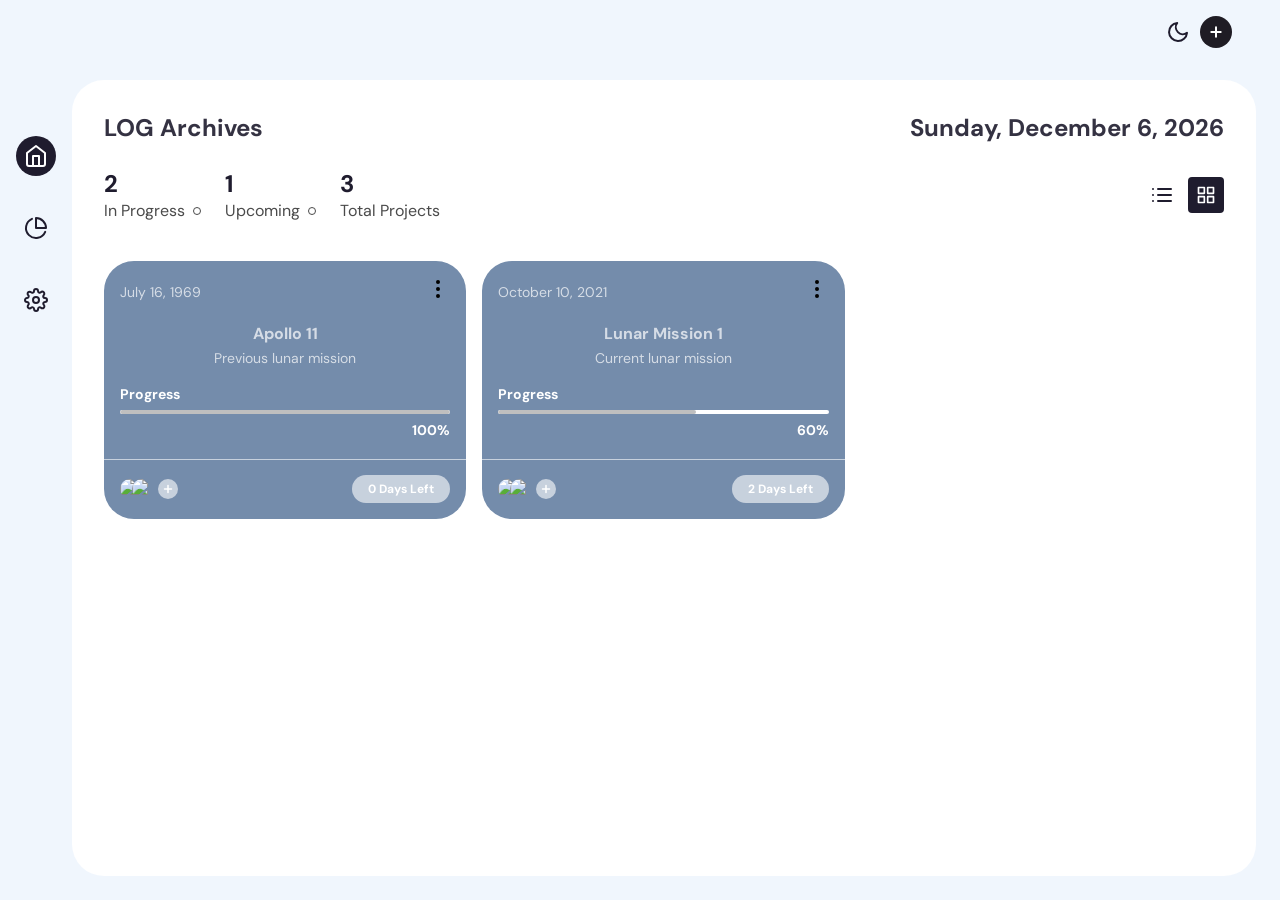
==== app/index.html @ 3e8c8aa8 "Add files via upload" ====
<!DOCTYPE html>
<html lang="en">

<head>
    <meta charset="UTF-8">
    <title>Lunarty Dashboard</title>
    <link rel="stylesheet" href="https://cdnjs.cloudflare.com/ajax/libs/normalize/5.0.0/normalize.min.css">
    <link rel="stylesheet" href="./dashboard.css">

</head>

<body>
    <div class="app-container">
        <div class="app-header">
            <div class="app-header-left">
              
               
                <div >
                    
                   
                        <defs></defs>
                     
                    </svg>
                </div>
            </div>
            <div class="app-header-right">
                <button class="mode-switch" title="Switch Theme">
                    <svg class="moon" fill="none" stroke="currentColor" stroke-linecap="round" stroke-linejoin="round"
                        stroke-width="2" width="24" height="24" viewBox="0 0 24 24">
                        <defs></defs>
                        <path d="M21 12.79A9 9 0 1111.21 3 7 7 0 0021 12.79z"></path>
                    </svg>
                </button>
                <button class="add-btn" title="Add New Project" onclick="trycard();">
                    <svg class="btn-icon" xmlns="http://www.w3.org/2000/svg" width="16" height="16" viewBox="0 0 24 24"
                        fill="none" stroke="currentColor" stroke-width="3" stroke-linecap="round"
                        stroke-linejoin="round" class="feather feather-plus">
                        <line x1="12" y1="5" x2="12" y2="19" />
                        <line x1="5" y1="12" x2="19" y2="12" />
                    </svg>
                </button>
                
                <button class="profile-btn">
                  
                </button>
            </div>
            <button class="messages-btn">
                <svg xmlns="http://www.w3.org/2000/svg" width="20" height="20" viewBox="0 0 24 24" fill="none"
                    stroke="currentColor" stroke-width="2" stroke-linecap="round" stroke-linejoin="round"
                    class="feather feather-message-circle">
                    <path
                        d="M21 11.5a8.38 8.38 0 0 1-.9 3.8 8.5 8.5 0 0 1-7.6 4.7 8.38 8.38 0 0 1-3.8-.9L3 21l1.9-5.7a8.38 8.38 0 0 1-.9-3.8 8.5 8.5 0 0 1 4.7-7.6 8.38 8.38 0 0 1 3.8-.9h.5a8.48 8.48 0 0 1 8 8v.5z" />
                </svg>
            </button>
        </div>
        <div class="app-content">
            <div class="app-sidebar">
                <a href="" class="app-sidebar-link active">
                    <svg xmlns="http://www.w3.org/2000/svg" width="24" height="24" viewBox="0 0 24 24" fill="none"
                        stroke="currentColor" stroke-width="2" stroke-linecap="round" stroke-linejoin="round"
                        class="feather feather-home">
                        <path d="M3 9l9-7 9 7v11a2 2 0 0 1-2 2H5a2 2 0 0 1-2-2z" />
                        <polyline points="9 22 9 12 15 12 15 22" />
                    </svg>
                </a>
                <a href="https://dominicwalterlof.github.io/Portal-Realtime/Timeline/" class="app-sidebar-link">
                                       <svg class="link-icon" xmlns="https://dominicwalterlof.github.io/Portal-Realtime/Timeline/" width="24" height="24" fill="none"
                        stroke="currentColor" stroke-linecap="round" stroke-linejoin="round" stroke-width="2"
                        class="feather feather-pie-chart" viewBox="0 0 24 24">
                        <a href="https://dominicwalterlof.github.io/Portal-Realtime/Timeline/">
                            
                        <defs />
                        <path d="M21.21 15.89A10 10 0 118 2.83M22 12A10 10 0 0012 2v10z" />
                    </a>
                    </svg>
                  
                </a><!---
                <a href="" class="app-sidebar-link">
                    <svg xmlns="http://www.w3.org/2000/svg" width="24" height="24" viewBox="0 0 24 24" fill="none"
                        stroke="currentColor" stroke-width="2" stroke-linecap="round" stroke-linejoin="round"
                        class="feather feather-calendar">
                        <rect x="3" y="4" width="18" height="18" rx="2" ry="2" />
                        <line x1="16" y1="2" x2="16" y2="6" />
                        <line x1="8" y1="2" x2="8" y2="6" />
                        <line x1="3" y1="10" x2="21" y2="10" />
                    </svg>
                </a>--->
                <a href="" class="app-sidebar-link" onclick="sig();"><!------------------------------------------------------------------------------------------------------>
                    <svg class="link-icon" xmlns="#" width="24" height="24" fill="none"
                        stroke="currentColor" stroke-linecap="round" stroke-linejoin="round" stroke-width="2"
                        class="feather feather-settings" viewBox="0 0 24 24">
                        <defs />
                        <circle cx="12" cy="12" r="3" />
                        <path
                            d="M19.4 15a1.65 1.65 0 00.33 1.82l.06.06a2 2 0 010 2.83 2 2 0 01-2.83 0l-.06-.06a1.65 1.65 0 00-1.82-.33 1.65 1.65 0 00-1 1.51V21a2 2 0 01-2 2 2 2 0 01-2-2v-.09A1.65 1.65 0 009 19.4a1.65 1.65 0 00-1.82.33l-.06.06a2 2 0 01-2.83 0 2 2 0 010-2.83l.06-.06a1.65 1.65 0 00.33-1.82 1.65 1.65 0 00-1.51-1H3a2 2 0 01-2-2 2 2 0 012-2h.09A1.65 1.65 0 004.6 9a1.65 1.65 0 00-.33-1.82l-.06-.06a2 2 0 010-2.83 2 2 0 012.83 0l.06.06a1.65 1.65 0 001.82.33H9a1.65 1.65 0 001-1.51V3a2 2 0 012-2 2 2 0 012 2v.09a1.65 1.65 0 001 1.51 1.65 1.65 0 001.82-.33l.06-.06a2 2 0 012.83 0 2 2 0 010 2.83l-.06.06a1.65 1.65 0 00-.33 1.82V9a1.65 1.65 0 001.51 1H21a2 2 0 012 2 2 2 0 01-2 2h-.09a1.65 1.65 0 00-1.51 1z" />
                    </svg>
                </a>
            </div>
            <div class="projects-section">
                <div class="projects-section-header">
                    <p>LOG Archives</p>
                    <p id="time">December, 12</p>
                </div>
                <div class="projects-section-line">
                    <div class="projects-status">
                        <div class="item-status">
                            <span class="status-number">2</span>
                            <span class="status-type">In Progress</span>
                        </div>
                        <div class="item-status">
                            <span class="status-number">1</span>
                            <span class="status-type">Upcoming</span>
                        </div>
                        <div class="item-status">
                            <span class="status-number">3</span>
                            <span class="status-type">Total Projects</span>
                        </div>
                    </div>
                    <div class="view-actions">
                        <button class="view-btn list-view" title="List View">
                            <svg xmlns="http://www.w3.org/2000/svg" width="24" height="24" viewBox="0 0 24 24"
                                fill="none" stroke="currentColor" stroke-width="2" stroke-linecap="round"
                                stroke-linejoin="round" class="feather feather-list">
                                <line x1="8" y1="6" x2="21" y2="6" />
                                <line x1="8" y1="12" x2="21" y2="12" />
                                <line x1="8" y1="18" x2="21" y2="18" />
                                <line x1="3" y1="6" x2="3.01" y2="6" />
                                <line x1="3" y1="12" x2="3.01" y2="12" />
                                <line x1="3" y1="18" x2="3.01" y2="18" />
                            </svg>
                        </button>
                        <button class="view-btn grid-view active" title="Grid View">
                            <svg xmlns="http://www.w3.org/2000/svg" width="20" height="20" viewBox="0 0 24 24"
                                fill="none" stroke="currentColor" stroke-width="2" stroke-linecap="round"
                                stroke-linejoin="round" class="feather feather-grid">
                                <rect x="3" y="3" width="7" height="7" />
                                <rect x="14" y="3" width="7" height="7" />
                                <rect x="14" y="14" width="7" height="7" />
                                <rect x="3" y="14" width="7" height="7" />
                            </svg>
                        </button>
                    </div>
                </div>
                <div class="project-boxes jsGridView" id="loglogs">


                    
                    <div class="project-box-wrapper" onclick="location.replace('https://dominicwalterlof.github.io/Portal-Realtime/archive/static');">
                        <div class="project-box" style="background-color: #748cab;">
                            <div class="project-box-header">
                                <span>July 16, 1969</span>
                                <div class="more-wrapper">
                                    <button class="project-btn-more">
                                        <svg xmlns="http://www.w3.org/2000/svg" width="24" height="24"
                                            viewBox="0 0 24 24" fill="none" stroke="currentColor" stroke-width="2"
                                            stroke-linecap="round" stroke-linejoin="round"
                                            class="feather feather-more-vertical">
                                            <circle cx="12" cy="12" r="1" />
                                            <circle cx="12" cy="5" r="1" />
                                            <circle cx="12" cy="19" r="1" />
                                        </svg>
                                    </button>
                                </div>
                            </div>
                            
                            <div class="project-box-content-header">
                                <p class="box-content-header">Apollo 11</p>
                                <p class="box-content-subheader">Previous lunar mission </p>
                            </div>
                            <div class="box-progress-wrapper">
                                <p class="box-progress-header">Progress</p>
                                <div class="box-progress-bar">
                                    <span class="box-progress" style="width: 100%;"></span>
                                </div>
                                <p class="box-progress-percentage">100%</p>
                                <br>
                            </div>
                            <div class="project-box-footer">
                                <div class="participants">
                                    <img src="https://images.unsplash.com/photo-1438761681033-6461ffad8d80?ixid=MXwxMjA3fDB8MHxwaG90by1wYWdlfHx8fGVufDB8fHw%3D&ixlib=rb-1.2.1&auto=format&fit=crop&w=2550&q=80"
                                        alt="participant">
                                    <img src="https://images.unsplash.com/photo-1503023345310-bd7c1de61c7d?ixid=MXwxMjA3fDB8MHxzZWFyY2h8MTB8fG1hbnxlbnwwfHwwfA%3D%3D&ixlib=rb-1.2.1&auto=format&fit=crop&w=900&q=60"
                                        alt="participant">
                                    <button class="add-participant" style="color: #fff;">
                                        <svg xmlns="http://www.w3.org/2000/svg" width="12" height="12"
                                            viewBox="0 0 24 24" fill="none" stroke="currentColor" stroke-width="3"
                                            stroke-linecap="round" stroke-linejoin="round" class="feather feather-plus">
                                            <path d="M12 5v14M5 12h14" />
                                        </svg>
                                    </button>
                                </div>
                                <div class="days-left" style="color: #fff;">
                                    0 Days Left
                                </div>
                            </div>
                        </div>
                    </div>

                    <div class="project-box-wrapper" onclick="location.replace('https://dominicwalterlof.github.io/Portal-Realtime/Demotimeline/');">
                        <div class="project-box" style="background-color: #748cab;">
                            <div class="project-box-header">
                                <span>October 10, 2021</span>
                                <div class="more-wrapper">
                                    <button class="project-btn-more">
                                        <svg xmlns="http://www.w3.org/2000/svg" width="24" height="24"
                                            viewBox="0 0 24 24" fill="none" stroke="currentColor" stroke-width="2"
                                            stroke-linecap="round" stroke-linejoin="round"
                                            class="feather feather-more-vertical">
                                            <circle cx="12" cy="12" r="1" />
                                            <circle cx="12" cy="5" r="1" />
                                            <circle cx="12" cy="19" r="1" />
                                        </svg>
                                    </button>
                                </div>
                            </div>

                            <div class="project-box-content-header">
                                <p class="box-content-header">Lunar Mission 1</p>
                                <p class="box-content-subheader">Current lunar mission </p>
                            </div>
                            <div class="box-progress-wrapper">
                                <p class="box-progress-header">Progress</p>
                                <div class="box-progress-bar">
                                    <span class="box-progress"></span>
                                </div>
                                <p class="box-progress-percentage">60%</p>
                                <br>
                            </div>
                            <div class="project-box-footer">
                                <div class="participants">
                                    <img src="https://images.unsplash.com/photo-1438761681033-6461ffad8d80?ixid=MXwxMjA3fDB8MHxwaG90by1wYWdlfHx8fGVufDB8fHw%3D&ixlib=rb-1.2.1&auto=format&fit=crop&w=2550&q=80"
                                        alt="participant">
                                    <img src="https://images.unsplash.com/photo-1503023345310-bd7c1de61c7d?ixid=MXwxMjA3fDB8MHxzZWFyY2h8MTB8fG1hbnxlbnwwfHwwfA%3D%3D&ixlib=rb-1.2.1&auto=format&fit=crop&w=900&q=60"
                                        alt="participant">
                                    <button class="add-participant" style="color: #fff;">
                                        <svg xmlns="http://www.w3.org/2000/svg" width="12" height="12"
                                            viewBox="0 0 24 24" fill="none" stroke="currentColor" stroke-width="3"
                                            stroke-linecap="round" stroke-linejoin="round" class="feather feather-plus">
                                            <path d="M12 5v14M5 12h14" />
                                        </svg>
                                    </button>
                                </div>
                                <div class="days-left" style="color: #fff;">
                                    2 Days Left
                                </div>
                            </div>
                        </div>
                    </div>


                  
                </div>
            </div>
            <div >
                
                <!--<div class="projects-section-header">
                    <p>News and Updates</p>
                </div>
                <div class="messages">
                    <div class="message-box">
                        <img src="https://icon-library.com/images/icon-earth/icon-earth-14.jpg"
                            alt="profile image">
                        <div class="message-content">
                            <div class="message-header">
                                <div class="name">3:56 p.m.</div>
                                <div class="star-checkbox">
                                    <input type="checkbox" id="star-4">
                                    <label for="star-4">
                                        <svg xmlns="http://www.w3.org/2000/svg" width="20" height="20"
                                            viewBox="0 0 24 24" fill="none" stroke="currentColor" stroke-width="2"
                                            stroke-linecap="round" stroke-linejoin="round" class="feather feather-star">
                                            <polygon
                                                points="12 2 15.09 8.26 22 9.27 17 14.14 18.18 21.02 12 17.77 5.82 21.02 7 14.14 2 9.27 8.91 8.26 12 2" />
                                        </svg>
                                    </label>
                                </div>
                            </div>
                            <p class="message-line">
                                Spacecraft passes midway point of journey homeward, 101,000 nautical miles from splashdown .
                            </p>
                            <p class="message-line time">
                                Dec, 11
                            </p>
                        </div>
                    </div>
                    <div class="message-box">
                        <img src="https://icon-library.com/images/icon-earth/icon-earth-14.jpg"
                            alt="profile image">
                        <div class="message-content">
                            <div class="message-header">
                                <div class="name">3:55 p.m.</div>
                                <div class="star-checkbox">
                                    <input type="checkbox" id="star-1">
                                    <label for="star-1">
                                        <svg xmlns="http://www.w3.org/2000/svg" width="20" height="20"
                                            viewBox="0 0 24 24" fill="none" stroke="currentColor" stroke-width="2"
                                            stroke-linecap="round" stroke-linejoin="round" class="feather feather-star">
                                            <polygon
                                                points="12 2 15.09 8.26 22 9.27 17 14.14 18.18 21.02 12 17.77 5.82 21.02 7 14.14 2 9.27 8.91 8.26 12 2" />
                                        </svg>
                                    </label>
                                </div>
                            </div>
                            <p class="message-line">
                                The command module arrives on board the Hornet after traveling 952,700 nautical miles since July 16.
                            </p>
                            <p class="message-line time">
                                Dec, 12
                            </p>
                        </div>
                    </div>
                    <div class="message-box">
                        <img src="https://freedesignfile.com/upload/2017/08/spaceship-icon-vector.png"
                            alt="profile image">
                        <div class="message-content">
                            <div class="message-header">
                                <div class="name">12:35 p.m</div>
                                <div class="star-checkbox">
                                    <input type="checkbox" id="star-2">
                                    <label for="star-2">
                                        <svg xmlns="http://www.w3.org/2000/svg" width="20" height="20"
                                            viewBox="0 0 24 24" fill="none" stroke="currentColor" stroke-width="2"
                                            stroke-linecap="round" stroke-linejoin="round" class="feather feather-star">
                                            <polygon
                                                points="12 2 15.09 8.26 22 9.27 17 14.14 18.18 21.02 12 17.77 5.82 21.02 7 14.14 2 9.27 8.91 8.26 12 2" />
                                        </svg>
                                    </label>
                                </div>
                            </div>
                            <p class="message-line">
                                Command module re-enters the Earth's atmosphere.
                            </p>
                            <p class="message-line time">
                                Dec, 12
                            </p>
                        </div>
                    </div>
                    <div class="message-box">
                        <img src="https://freedesignfile.com/upload/2017/08/spaceship-icon-vector.png"
                            alt="profile image">
                        <div class="message-content">
                            <div class="message-header">
                                <div class="name">12:21 p.m.</div>
                                <div class="star-checkbox">
                                    <input type="checkbox" id="star-3">
                                    <label for="star-3">
                                        <svg xmlns="http://www.w3.org/2000/svg" width="20" height="20"
                                            viewBox="0 0 24 24" fill="none" stroke="currentColor" stroke-width="2"
                                            stroke-linecap="round" stroke-linejoin="round" class="feather feather-star">
                                            <polygon
                                                points="12 2 15.09 8.26 22 9.27 17 14.14 18.18 21.02 12 17.77 5.82 21.02 7 14.14 2 9.27 8.91 8.26 12 2" />
                                        </svg>
                                    </label>
                                </div>
                            </div>
                            <p class="message-line">
                                Command and service modules are separated.
                            </p>
                            <p class="message-line time">
                                Dec, 12
                            </p>
                        </div>
                    </div>-->
                    
                </div>
            </div>
        </div>
    </div>
    <script src="./dashboard.js"></script>
    <script src="https://www.gstatic.com/firebasejs/8.10.0/firebase-app.js"></script>
    <script src="https://www.gstatic.com/firebasejs/8.10.0/firebase-auth.js"></script>
    <script src="https://www.gstatic.com/firebasejs/8.10.0/firebase-analytics.js"></script>
    <script src="https://www.gstatic.com/firebasejs/8.10.0/firebase-database.js"></script>
    <script src='https://cdnjs.cloudflare.com/ajax/libs/jquery/2.1.3/jquery.min.js'></script>
    <script>
        
 var firebaseConfig = {
            apiKey: "AIzaSyCNsNa2W1Xpp1arD_KQldqEpOPCP51pkDU",
            authDomain: "portal-realtime.firebaseapp.com",
            projectId: "portal-realtime",
            storageBucket: "portal-realtime.appspot.com",
            messagingSenderId: "385255785015",
            appId: "1:385255785015:web:6ee27cb5970f49af05b5b2",
            measurementId: "G-NFTMTJZND7"
        };



        firebase.initializeApp(firebaseConfig);

        firebase.analytics();


        function sig() {
            console.log("Started");
            googleSignInPopup();
            console.log("Success");
        }

        var userdata;

        firebase.auth().onAuthStateChanged((user) => {
            if (user) {
                console.log(firebase.auth().currentUser);
                console.log("changed");
                userdata = user;
            } else {

            }
        });

        var provider1 = new firebase.auth.GoogleAuthProvider();

        var credential;

        function googleSignInPopup() {

            var provider1 = new firebase.auth.GoogleAuthProvider();
            console.log("here");
            firebase.auth().signInWithPopup(provider1).then((result) => {
                credential = result.credential;
                console.log(credential[photoURL]);
                console.log("suc");
                var token = credential.accessToken;
                var user = result.user;
                console.log("loggedin");



            }).catch((error) => {
                var errorCode = error.code;
                var errorMessage = error.message;

                var email = error.email;

                var credential = error.credential;

            });
        }
    </script>
</body>

</html>
---- app/dashboard.css ----
@charset "UTF-8";
@import url("https://fonts.googleapis.com/css?family=DM+Sans:400,500,700&display=swap");
* {
  box-sizing: border-box;
}

:root {
  --app-container: #f0f6fd;
  --main-color: #1f1c2e;
  --secondary-color: #4A4A4A;
  --link-color: #1f1c2e;
  --link-color-hover: #c3cff4;
  --link-color-active: #fff;
  --link-color-active-bg: #1f1c2e;
  --projects-section: #fff;
  --message-box-hover: #fafcff;
  --message-box-border: #e9ebf0;
  --more-list-bg: #fff;
  --more-list-bg-hover: #f6fbff;
  --more-list-shadow: rgba(209, 209, 209, 0.4);
  --button-bg: #1f1c24;
  --search-area-bg: #fff;
  --star: #1ff1c2e;
  --message-btn: #fff;
}

.dark:root {
  --app-container: #1f1d2b;
  --app-container: #111827;
  --main-color: #fff;
  --secondary-color: rgba(255,255,255,.8);
  --projects-section: #1f2937;
  --link-color: rgba(255,255,255,.8);
  --link-color-hover: rgba(195, 207, 244, 0.1);
  --link-color-active-bg: rgba(195, 207, 244, 0.2);
  --button-bg: #1f2937;
  --search-area-bg: #1f2937;
  --message-box-hover: #243244;
  --message-box-border: rgba(255,255,255,.1);
  --star: #ffd92c;
  --light-font: rgba(255,255,255,.8);
  --more-list-bg: #2f3142;
  --more-list-bg-hover: rgba(195, 207, 244, 0.1);
  --more-list-shadow: rgba(195, 207, 244, 0.1);
  --message-btn: rgba(195, 207, 244, 0.1);
}

html, body {
  width: 100%;
  height: 100vh;
  margin: 0;
}

body {
  font-family: "DM Sans", sans-serif;
  overflow: hidden;
  display: flex;
  justify-content: center;
  background-color: var(--app-container);
}

button, a {
  cursor: pointer;
}

.app-container {
  width: 100%;
  display: flex;
  flex-direction: column;
  height: 100%;
  background-color: var(--app-container);
  transition: 0.2s;
  max-width: 1800px;
}
.app-container button, .app-container input, .app-container optgroup, .app-container select, .app-container textarea {
  font-family: "DM Sans", sans-serif;
}
.app-content {
  display: flex;
  height: 100%;
  overflow: hidden;
  padding: 16px 24px 24px 0;
}
.app-header {
  display: flex;
  justify-content: space-between;
  align-items: center;
  width: 100%;
  padding: 16px 24px;
  position: relative;
}
.app-header-left, .app-header-right {
  display: flex;
  align-items: center;
}
.app-header-left {
  flex-grow: 1;
}
.app-header-right button {
  margin-left: 10px;
}
.app-icon {
  width: 26px;
  height: 2px;
  border-radius: 4px;
  background-color: var(--main-color);
  position: relative;
}
.app-icon:before, .app-icon:after {
  content: "";
  position: absolute;
  width: 12px;
  height: 2px;
  border-radius: 4px;
  background-color: var(--main-color);
  left: 50%;
  transform: translatex(-50%);
}
.app-icon:before {
  top: -6px;
}
.app-icon:after {
  bottom: -6px;
}
.app-name {
  color: var(--main-color);
  margin: 0;
  font-size: 20px;
  line-height: 24px;
  font-weight: 700;
  margin: 0 32px;
}

.mode-switch {
  background-color: transparent;
  border: none;
  padding: 0;
  color: var(--main-color);
  display: flex;
  justify-content: center;
  align-items: center;
}

.search-wrapper {
  border-radius: 20px;
  background-color: var(--search-area-bg);
  padding-right: 12px;
  height: 40px;
  display: flex;
  justify-content: space-between;
  align-items: center;
  width: 100%;
  max-width: 480px;
  color: var(--light-font);
  box-shadow: 0 2px 6px 0 rgba(136, 148, 171, 0.2), 0 24px 20px -24px rgba(71, 82, 107, 0.1);
  overflow: hidden;
}
.dark .search-wrapper {
  box-shadow: none;
}

.search-input {
  border: none;
  flex: 1;
  outline: none;
  height: 100%;
  padding: 0 20px;
  font-size: 16px;
  background-color: var(--search-area-bg);
  color: var(--main-color);
}
.search-input:placeholder {
  color: var(--main-color);
  opacity: 0.6;
}

.add-btn {
  color: #fff;
  background-color: var(--button-bg);
  padding: 0;
  border: 0;
  border-radius: 50%;
  width: 32px;
  height: 32px;
  display: flex;
  align-items: center;
  justify-content: center;
}

.notification-btn {
  color: var(--main-color);
  padding: 0;
  border: 0;
  background-color: transparent;
  height: 32px;
  display: flex;
  justify-content: center;
  align-items: center;
}

.profile-btn {
  padding: 0;
  border: 0;
  background-color: transparent;
  display: flex;
  align-items: center;
  padding-left: 12px;
  border-left: 2px solid #ddd;
}
.profile-btn img {
  width: 32px;
  height: 32px;
  -o-object-fit: cover;
     object-fit: cover;
  border-radius: 50%;
  margin-right: 4px;
}
.profile-btn span {
  color: var(--main-color);
  font-size: 16px;
  line-height: 24px;
  font-weight: 700;
}

.page-content  {
  flex: 1;
  width: 100%;
}

.app-sidebar {
  padding: 40px 16px;
  display: flex;
  flex-direction: column;
  align-items: center;
}
.app-sidebar-link {
  color: var(--main-color);
  color: var(--link-color);
  margin: 16px 0;
  transition: 0.2s;
  border-radius: 50%;
  flex-shrink: 0;
  width: 40px;
  height: 40px;
  display: flex;
  justify-content: center;
  align-items: center;
}
.app-sidebar-link:hover {
  background-color: var(--link-color-hover);
  color: var(--link-color-active);
}
.app-sidebar-link.active {
  background-color: var(--link-color-active-bg);
  color: var(--link-color-active);
}

.projects-section {
  flex: 2;
  background-color: var(--projects-section);
  border-radius: 32px;
  padding: 32px 32px 0 32px;
  overflow: hidden;
  height: 100%;
  display: flex;
  flex-direction: column;
}
.projects-section-line {
  display: flex;
  justify-content: space-between;
  align-items: center;
  padding-bottom: 32px;
}
.projects-section-header {
  display: flex;
  justify-content: space-between;
  align-items: center;
  margin-bottom: 24px;
  color: var(--main-color);
}
.projects-section-header p {
  font-size: 24px;
  line-height: 32px;
  font-weight: 700;
  opacity: 0.9;
  margin: 0;
  color: var(--main-color);
}
.projects-section-header .time {
  font-size: 20px;
}

.projects-status {
  display: flex;
}

.item-status {
  display: flex;
  flex-direction: column;
  margin-right: 16px;
}
.item-status:not(:last-child) .status-type:after {
  content: "";
  position: absolute;
  right: 8px;
  top: 50%;
  transform: translatey(-50%);
  width: 6px;
  height: 6px;
  border-radius: 50%;
  border: 1px solid var(--secondary-color);
}

.status-number {
  font-size: 24px;
  line-height: 32px;
  font-weight: 700;
  color: var(--main-color);
}

.status-type {
  position: relative;
  padding-right: 24px;
  color: var(--secondary-color);
}

.view-actions {
  display: flex;
  align-items: center;
}

.view-btn {
  width: 36px;
  height: 36px;
  display: flex;
  justify-content: center;
  align-items: center;
  padding: 6px;
  border-radius: 4px;
  background-color: transparent;
  border: none;
  color: var(--main-color);
  margin-left: 8px;
  transition: 0.2s;
}
.view-btn.active {
  background-color: var(--link-color-active-bg);
  color: var(--link-color-active);
}
.view-btn:not(.active):hover {
  background-color: var(--link-color-hover);
  color: var(--link-color-active);
}

.messages-section {
  flex-shrink: 0;
  padding-bottom: 32px;
  background-color: var(--projects-section);
  margin-left: 24px;
  flex: 1;
  width: 100%;
  border-radius: 30px;
  position: relative;
  overflow: auto;
  transition: all 300ms cubic-bezier(0.19, 1, 0.56, 1);
}
.messages-section .messages-close {
  position: absolute;
  top: 12px;
  right: 12px;
  z-index: 3;
  border: none;
  background-color: transparent;
  color: var(--main-color);
  display: none;
}
.messages-section.show {
  transform: translateX(0);
  opacity: 1;
  margin-left: 0;
}
.messages-section .projects-section-header {
  position: sticky;
  top: 0;
  z-index: 1;
  padding: 32px 24px 0 24px;
  background-color: var(--projects-section);
}

.message-box {
  border-top: 1px solid var(--message-box-border);
  padding: 16px;
  display: flex;
  align-items: flex-start;
  width: 100%;
}
.message-box:hover {
  background-color: var(--message-box-hover);
  border-top-color: var(--link-color-hover);
}
.message-box:hover + .message-box {
  border-top-color: var(--link-color-hover);
}
.message-box img {
  border-radius: 50%;
  -o-object-fit: cover;
     object-fit: cover;
  width: 40px;
  height: 40px;
}

.message-header {
  display: flex;
  align-items: center;
  justify-content: space-between;
  width: 100%;
}
.message-header .name {
  font-size: 16px;
  line-height: 24px;
  font-weight: 700;
  color: var(--main-color);
  margin: 0;
}

.message-content {
  padding-left: 16px;
  width: 100%;
}

.star-checkbox input {
  opacity: 0;
  position: absolute;
  width: 0;
  height: 0;
}
.star-checkbox label {
  width: 24px;
  height: 24px;
  display: flex;
  justify-content: center;
  align-items: center;
  cursor: pointer;
}
.dark .star-checkbox {
  color: var(--secondary-color);
}
.dark .star-checkbox input:checked + label {
  color: var(--star);
}
.star-checkbox input:checked + label svg {
  fill: var(--star);
  transition: 0.2s;
}

.message-line {
  font-size: 14px;
  line-height: 20px;
  margin: 8px 0;
  color: var(--secondary-color);
  opacity: 0.7;
}
.message-line.time {
  text-align: right;
  margin-bottom: 0;
}

.project-boxes {
  margin: 0 -8px;
  overflow-y: auto;
}
.project-boxes::-webkit-scrollbar {
  display: none;
}

.messages-section::-webkit-scrollbar {
  display: none;
}

.project-boxes.jsGridView {
  display: flex;
  flex-wrap: wrap;
}
.project-boxes.jsGridView .project-box-wrapper {
  width: 33.3%;
}
.project-boxes.jsListView .project-box {
  display: flex;
  border-radius: 10px;
  position: relative;
}
.project-boxes.jsListView .project-box > * {
  margin-right: 24px;
}
.project-boxes.jsListView .more-wrapper {
  position: absolute;
  right: 16px;
  top: 16px;
}
.project-boxes.jsListView .project-box-content-header {
  order: 1;
  max-width: 120px;
}
.project-boxes.jsListView .project-box-header {
  order: 2;
}
.project-boxes.jsListView .project-box-footer {
  order: 3;
  padding-top: 0;
  flex-direction: column;
  justify-content: flex-start;
}
.project-boxes.jsListView .project-box-footer:after {
  display: none;
}
.project-boxes.jsListView .participants {
  margin-bottom: 8px;
}
.project-boxes.jsListView .project-box-content-header p {
  text-align: left;
  overflow: hidden;
  white-space: nowrap;
  text-overflow: ellipsis;
}
.project-boxes.jsListView .project-box-header > span {
  position: absolute;
  bottom: 16px;
  left: 16px;
  font-size: 12px;
}
.project-boxes.jsListView .box-progress-wrapper {
  order: 3;
  flex: 1;
}

.project-box {
  --main-color-card: #dbf6fd;
  border-radius: 30px;
  padding: 16px;
  background-color: var(--main-color-card);
}
.project-box-header {
  display: flex;
  align-items: center;
  justify-content: space-between;
  margin-bottom: 16px;
  color: var(--main-color);
}
.project-box-header span {
  color: #ffffff;
  opacity: 0.7;
  font-size: 14px;
  line-height: 16px;
}
.project-box-content-header {
  text-align: center;
  margin-bottom: 16px;
}
.project-box-content-header p {
  margin: 0;
}
.project-box-wrapper {
  padding: 8px;
  transition: 0.2s;
  color:white;
}

.project-btn-more {
  padding: 0;
  height: 14px;
  width: 24px;
  height: 24px;
  position: relative;
  background-color: transparent;
  border: none;
  flex-shrink: 0;
  /*&:after, &:before {
    content: '';
    position: absolute;
    width: 6px;
    height: 6px;
    border-radius: 50%;
    background-color: var(--main-color);
    opacity: .8;
    left: 50%;
    transform: translatex(-50%);
  }
  &:before { top: 0;}
  &:after { bottom: 0; }*/
}

.more-wrapper {
  position: relative;
}

.box-content-header {
  font-size: 16px;
  line-height: 24px;
  font-weight: 700;
  opacity: 0.7;
}

.box-content-subheader {
  font-size: 14px;
  line-height: 24px;
  opacity: 0.7;
}

.box-progress {
  display: block;
  height: 4px;
  border-radius: 6px;
}
.box-progress-bar {
  width: 100%;
  height: 4px;
  border-radius: 6px;
  overflow: hidden;
  background-color: #fff;
  margin: 8px 0;
}
.box-progress-header {
  font-size: 14px;
  font-weight: 700;
  line-height: 16px;
  margin: 0;
}
.box-progress-percentage {
  text-align: right;
  margin: 0;
  font-size: 14px;
  font-weight: 700;
  line-height: 16px;
}

.project-box-footer {
  display: flex;
  justify-content: space-between;
  padding-top: 16px;
  position: relative;
}

.project-box-footer:after {
  content: "";
  position: absolute;
  background-color: rgba(255, 255, 255, 0.6);
  width: calc(100% + 32px);
  top: 0;
  left: -16px;
  height: 1px;
}

.participants {
  display: flex;
  align-items: center;
}
.participants img {
  width: 20px;
  height: 20px;
  border-radius: 50%;
  overflow: hidden;
  -o-object-fit: cover;
     object-fit: cover;
}
.participants img:not(:first-child) {
  margin-left: -8px;
}

.add-participant {
  width: 20px;
  height: 20px;
  border-radius: 50%;
  border: none;
  background-color: rgba(255, 255, 255, 0.6);
  margin-left: 6px;
  display: flex;
  justify-content: center;
  align-items: center;
  padding: 0;
}

.days-left {
  background-color: rgba(255, 255, 255, 0.6);
  font-size: 12px;
  border-radius: 20px;
  flex-shrink: 0;
  padding: 6px 16px;
  font-weight: 700;
}

.mode-switch.active .moon {
  fill: var(--main-color);
}

.messages-btn {
  border-radius: 4px 0 0 4px;
  position: absolute;
  right: 0;
  top: 58px;
  background-color: var(--message-btn);
  border: none;
  color: var(--main-color);
  display: flex;
  justify-content: center;
  align-items: center;
  padding: 4px;
  display: none;
}

@media screen and (max-width: 980px) {
  .project-boxes.jsGridView .project-box-wrapper {
    width: 50%;
  }

  .status-number, .status-type {
    font-size: 14px;
  }

  .status-type:after {
    width: 4px;
    height: 4px;
  }

  .item-status {
    margin-right: 0;
  }
}
@media screen and (max-width: 880px) {
  .messages-section {
    transform: translateX(100%);
    position: absolute;
    opacity: 0;
    top: 0;
    z-index: 2;
    height: 100%;
    width: 100%;
  }
  .messages-section .messages-close {
    display: block;
  }

  .messages-btn {
    display: flex;
  }
}
@media screen and (max-width: 720px) {
  .app-name, .profile-btn span {
    display: none;
  }

  .add-btn, .notification-btn, .mode-switch {
    width: 20px;
    height: 20px;
  }
  .add-btn svg, .notification-btn svg, .mode-switch svg {
    width: 16px;
    height: 16px;
  }

  .app-header-right button {
    margin-left: 4px;
  }
}
@media screen and (max-width: 520px) {
  .projects-section {
    overflow: auto;
  }

  .project-boxes {
    overflow-y: visible;
  }

  .app-sidebar, .app-icon {
    display: none;
  }

  .app-content {
    padding: 16px 12px 24px 12px;
  }

  .status-number, .status-type {
    font-size: 10px;
  }

  .view-btn {
    width: 24px;
    height: 24px;
  }

  .app-header {
    padding: 16px 10px;
  }

  .search-input {
    max-width: 120px;
  }

  .project-boxes.jsGridView .project-box-wrapper {
    width: 100%;
  }

  .projects-section {
    padding: 24px 16px 0 16px;
  }

  .profile-btn img {
    width: 24px;
    height: 24px;
  }

  .app-header {
    padding: 10px;
  }

  .projects-section-header p,
.projects-section-header .time {
    font-size: 18px;
  }

  .status-type {
    padding-right: 4px;
  }
  .status-type:after {
    display: none;
  }

  .search-input {
    font-size: 14px;
  }

  .messages-btn {
    top: 48px;
  }

  .box-content-header {
    font-size: 12px;
    line-height: 16px;
  }

  .box-content-subheader {
    font-size: 12px;
    line-height: 16px;
  }

  .project-boxes.jsListView .project-box-header > span {
    font-size: 10px;
  }

  .box-progress-header {
    font-size: 12px;
  }

  .box-progress-percentage {
    font-size: 10px;
  }

  .days-left {
    font-size: 8px;
    padding: 6px 6px;
    text-align: center;
  }

  .project-boxes.jsListView .project-box > * {
    margin-right: 10px;
  }

  .project-boxes.jsListView .more-wrapper {
    right: 2px;
    top: 10px;
  }
}

.box-progress{
  width: 60%; background-color: rgb(191, 191, 191)
}
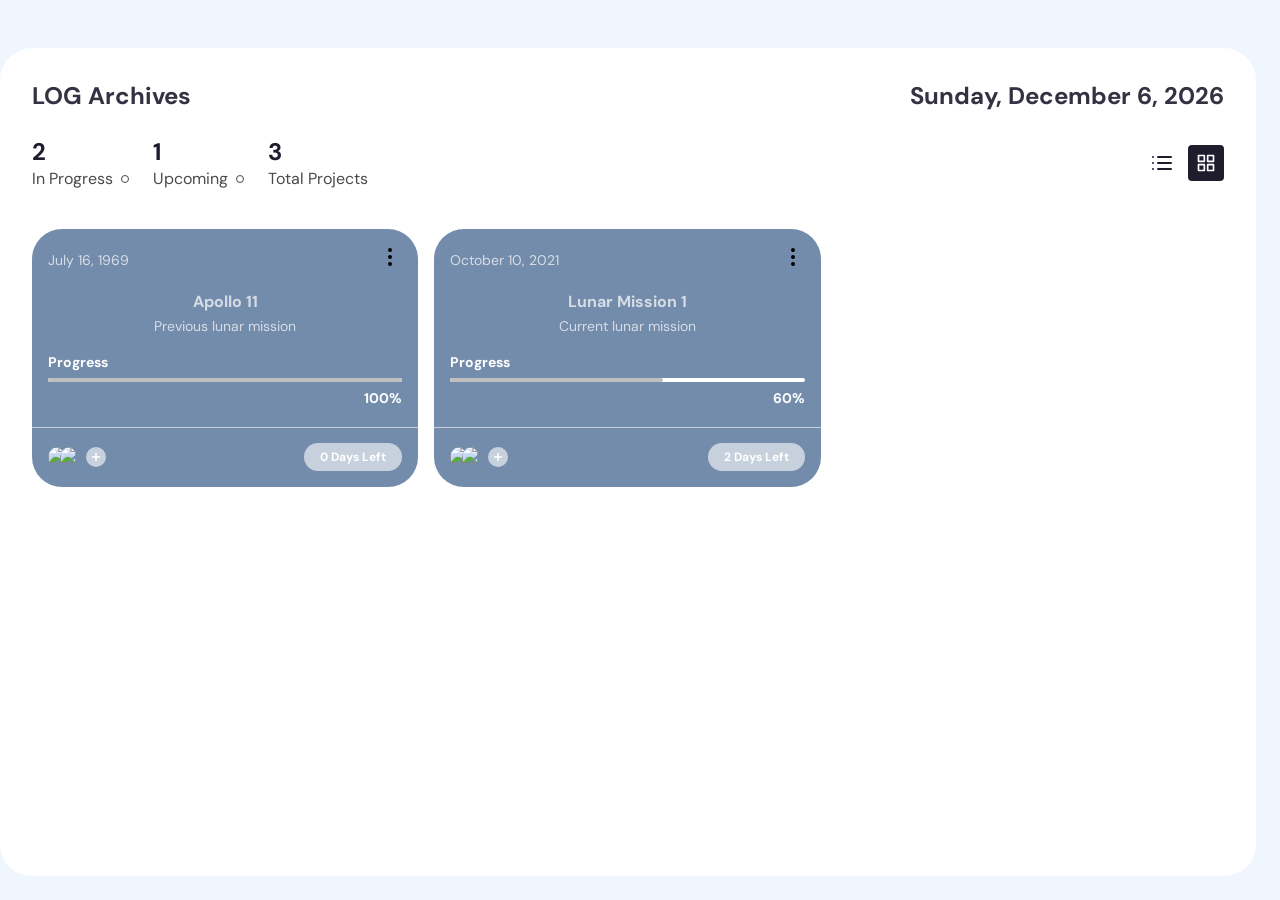
==== commit 656325af: "Update index.html" ====
--- a/app/index.html
+++ b/app/index.html
@@ -24,21 +24,8 @@
                 </div>
             </div>
             <div class="app-header-right">
-                <button class="mode-switch" title="Switch Theme">
-                    <svg class="moon" fill="none" stroke="currentColor" stroke-linecap="round" stroke-linejoin="round"
-                        stroke-width="2" width="24" height="24" viewBox="0 0 24 24">
-                        <defs></defs>
-                        <path d="M21 12.79A9 9 0 1111.21 3 7 7 0 0021 12.79z"></path>
-                    </svg>
-                </button>
-                <button class="add-btn" title="Add New Project" onclick="trycard();">
-                    <svg class="btn-icon" xmlns="http://www.w3.org/2000/svg" width="16" height="16" viewBox="0 0 24 24"
-                        fill="none" stroke="currentColor" stroke-width="3" stroke-linecap="round"
-                        stroke-linejoin="round" class="feather feather-plus">
-                        <line x1="12" y1="5" x2="12" y2="19" />
-                        <line x1="5" y1="12" x2="19" y2="12" />
-                    </svg>
-                </button>
+                
+                
                 
                 <button class="profile-btn">
                   
@@ -54,25 +41,9 @@
             </button>
         </div>
         <div class="app-content">
-            <div class="app-sidebar">
-                <a href="" class="app-sidebar-link active">
-                    <svg xmlns="http://www.w3.org/2000/svg" width="24" height="24" viewBox="0 0 24 24" fill="none"
-                        stroke="currentColor" stroke-width="2" stroke-linecap="round" stroke-linejoin="round"
-                        class="feather feather-home">
-                        <path d="M3 9l9-7 9 7v11a2 2 0 0 1-2 2H5a2 2 0 0 1-2-2z" />
-                        <polyline points="9 22 9 12 15 12 15 22" />
-                    </svg>
+            <div >      
                 </a>
-                <a href="https://dominicwalterlof.github.io/Portal-Realtime/Timeline/" class="app-sidebar-link">
-                                       <svg class="link-icon" xmlns="https://dominicwalterlof.github.io/Portal-Realtime/Timeline/" width="24" height="24" fill="none"
-                        stroke="currentColor" stroke-linecap="round" stroke-linejoin="round" stroke-width="2"
-                        class="feather feather-pie-chart" viewBox="0 0 24 24">
-                        <a href="https://dominicwalterlof.github.io/Portal-Realtime/Timeline/">
-                            
-                        <defs />
-                        <path d="M21.21 15.89A10 10 0 118 2.83M22 12A10 10 0 0012 2v10z" />
-                    </a>
-                    </svg>
+               
                   
                 </a><!---
                 <a href="" class="app-sidebar-link">
@@ -85,15 +56,7 @@
                         <line x1="3" y1="10" x2="21" y2="10" />
                     </svg>
                 </a>--->
-                <a href="" class="app-sidebar-link" onclick="sig();"><!------------------------------------------------------------------------------------------------------>
-                    <svg class="link-icon" xmlns="#" width="24" height="24" fill="none"
-                        stroke="currentColor" stroke-linecap="round" stroke-linejoin="round" stroke-width="2"
-                        class="feather feather-settings" viewBox="0 0 24 24">
-                        <defs />
-                        <circle cx="12" cy="12" r="3" />
-                        <path
-                            d="M19.4 15a1.65 1.65 0 00.33 1.82l.06.06a2 2 0 010 2.83 2 2 0 01-2.83 0l-.06-.06a1.65 1.65 0 00-1.82-.33 1.65 1.65 0 00-1 1.51V21a2 2 0 01-2 2 2 2 0 01-2-2v-.09A1.65 1.65 0 009 19.4a1.65 1.65 0 00-1.82.33l-.06.06a2 2 0 01-2.83 0 2 2 0 010-2.83l.06-.06a1.65 1.65 0 00.33-1.82 1.65 1.65 0 00-1.51-1H3a2 2 0 01-2-2 2 2 0 012-2h.09A1.65 1.65 0 004.6 9a1.65 1.65 0 00-.33-1.82l-.06-.06a2 2 0 010-2.83 2 2 0 012.83 0l.06.06a1.65 1.65 0 001.82.33H9a1.65 1.65 0 001-1.51V3a2 2 0 012-2 2 2 0 012 2v.09a1.65 1.65 0 001 1.51 1.65 1.65 0 001.82-.33l.06-.06a2 2 0 012.83 0 2 2 0 010 2.83l-.06.06a1.65 1.65 0 00-.33 1.82V9a1.65 1.65 0 001.51 1H21a2 2 0 012 2 2 2 0 01-2 2h-.09a1.65 1.65 0 00-1.51 1z" />
-                    </svg>
+                
                 </a>
             </div>
             <div class="projects-section">
@@ -440,4 +403,4 @@
     </script>
 </body>
 
-</html>+</html>
